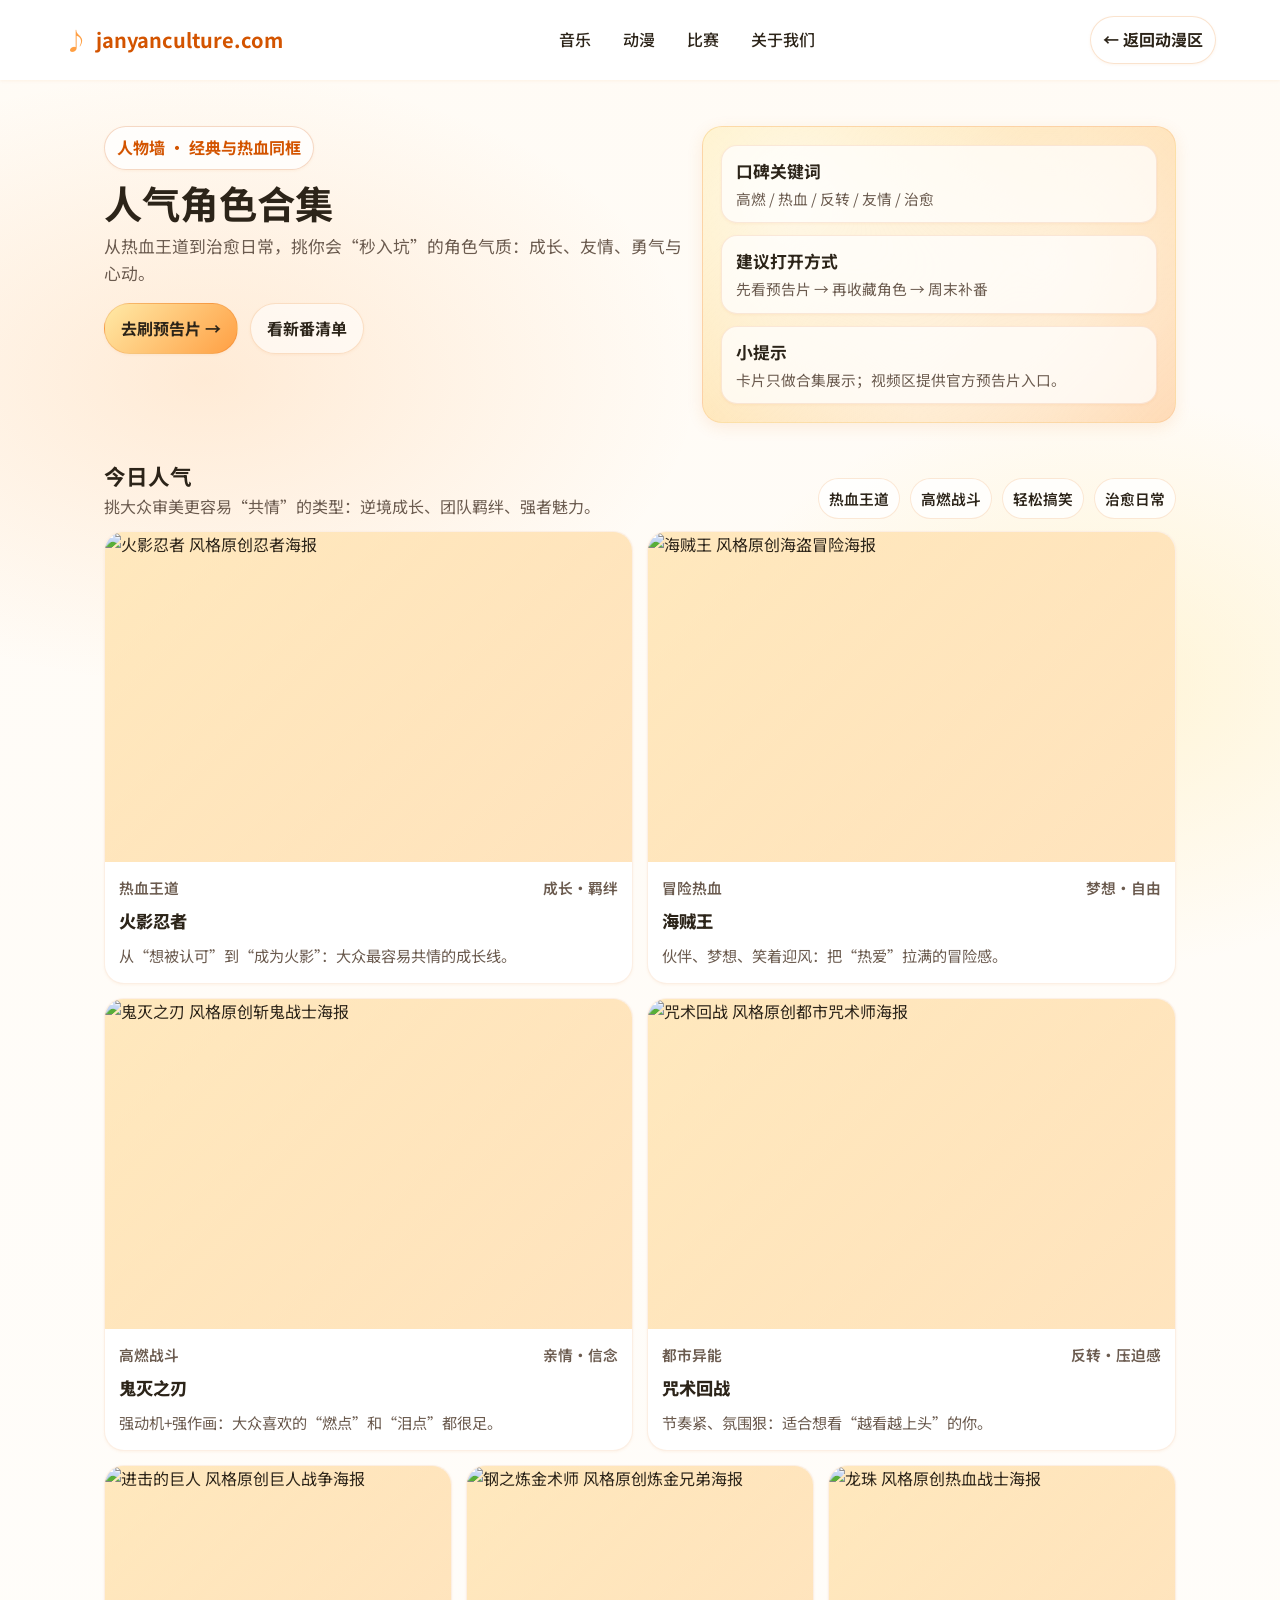
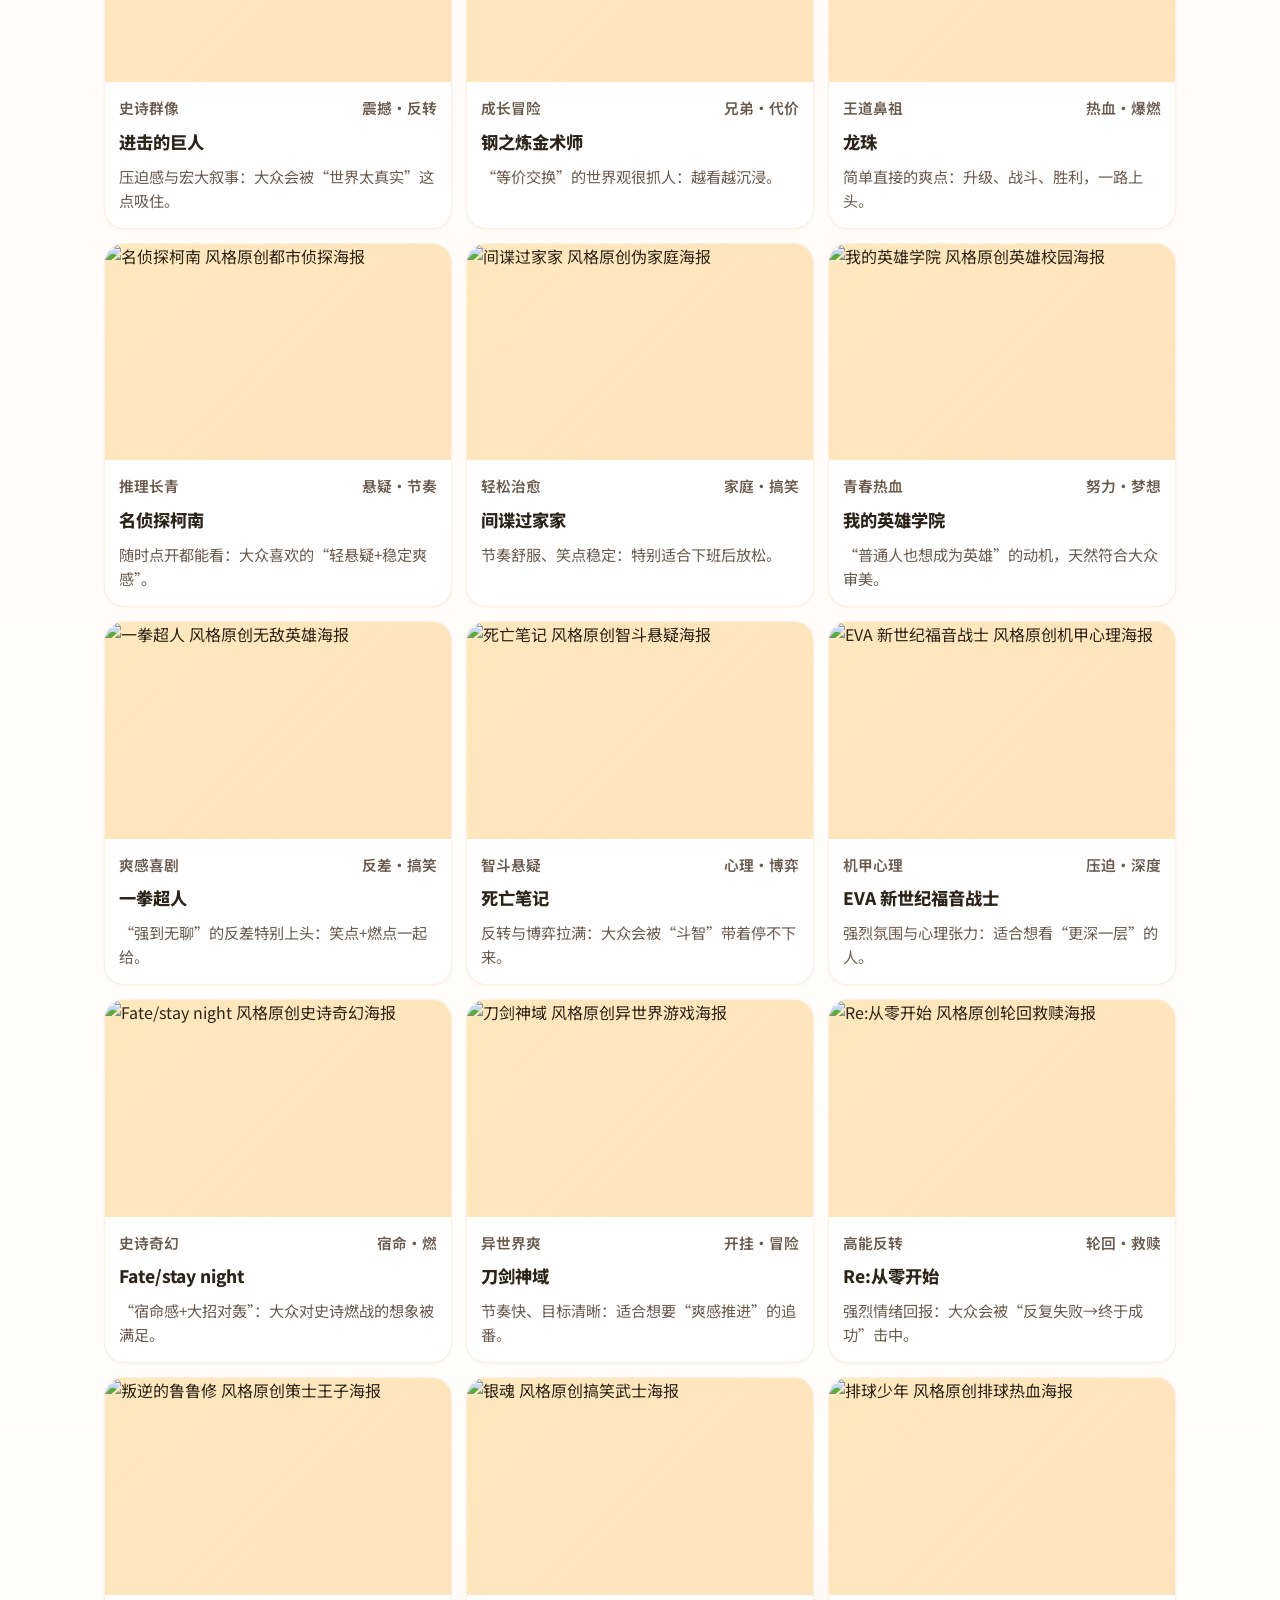
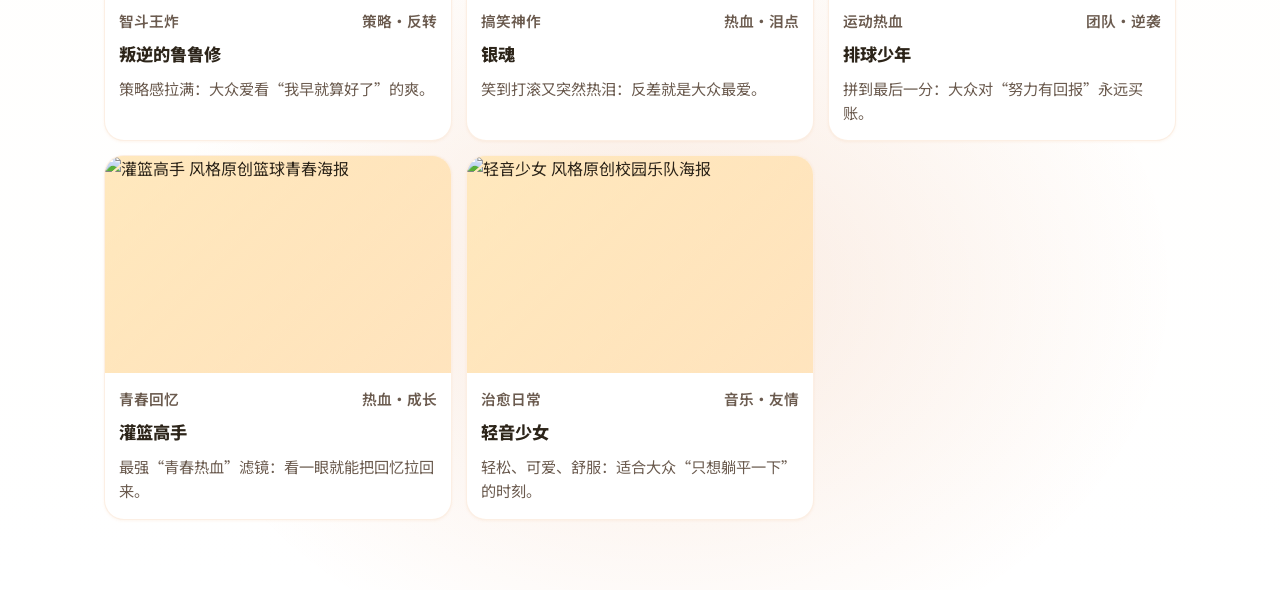
==== anime-characters.html @ 4594cb94 "Add files via upload" ====
<!DOCTYPE html>
<html lang="zh-CN">
<head>
  <meta charset="UTF-8">
  <meta name="viewport" content="width=device-width, initial-scale=1.0, viewport-fit=cover">
  <title>人气角色合集 - janyanculture.com</title>
  <link rel="stylesheet" href="styles.css">
  <link rel="stylesheet" href="anime-pages.css">
  <link rel="preconnect" href="https://fonts.googleapis.com">
  <link rel="preconnect" href="https://fonts.gstatic.com" crossorigin>
  <link href="https://fonts.googleapis.com/css2?family=Noto+Sans+SC:wght@300;400;500;600;700&display=swap" rel="stylesheet">
</head>
<body class="anime-page">
  <header class="header">
    <nav class="nav">
      <a href="index.html" class="logo">
        <span class="logo-icon">♪</span>
        <span class="logo-text">janyanculture.com</span>
      </a>
      <ul class="nav-menu">
        <li><a href="index.html#music">音乐</a></li>
        <li><a href="index.html#anime">动漫</a></li>
        <li><a href="index.html#competition">比赛</a></li>
        <li><a href="index.html#about">关于我们</a></li>
      </ul>
      <div class="nav-actions">
        <a href="index.html#anime" class="btn-back">← 返回动漫区</a>
      </div>
    </nav>
  </header>

  <main class="page-main">
    <section class="page-hero">
      <div class="container">
        <div class="page-hero-inner">
          <div>
            <span class="hero-badge">人物墙 · 经典与热血同框</span>
            <h1 class="page-title">人气角色合集</h1>
            <p class="page-subtitle">从热血王道到治愈日常，挑你会“秒入坑”的角色气质：成长、友情、勇气与心动。</p>
            <div class="page-actions">
              <a class="a-btn a-btn-primary" href="anime-hot-videos.html">去刷预告片 →</a>
              <a class="a-btn a-btn-ghost" href="anime-season.html">看新番清单</a>
            </div>
          </div>
          <aside class="hero-side" aria-label="今日推荐">
            <div class="hero-side-inner">
              <div class="mini-stat">
                <strong>口碑关键词</strong>
                <span>高燃 / 热血 / 反转 / 友情 / 治愈</span>
              </div>
              <div class="mini-stat">
                <strong>建议打开方式</strong>
                <span>先看预告片 → 再收藏角色 → 周末补番</span>
              </div>
              <div class="mini-stat">
                <strong>小提示</strong>
                <span>卡片只做合集展示；视频区提供官方预告片入口。</span>
              </div>
            </div>
          </aside>
        </div>
      </div>
    </section>

    <section class="section-block">
      <div class="container">
        <div class="block-head">
          <div>
            <h2 class="block-title">今日人气</h2>
            <p class="block-desc">挑大众审美更容易“共情”的类型：逆境成长、团队羁绊、强者魅力。</p>
          </div>
          <div class="tag-row" aria-label="类型标签">
            <span class="tag">热血王道</span>
            <span class="tag">高燃战斗</span>
            <span class="tag">轻松搞笑</span>
            <span class="tag">治愈日常</span>
          </div>
        </div>

        <div class="card-wall" aria-label="动漫作品海报墙（离线可用）">
          <!-- 说明：为了保证任何网络环境都能显示，这里使用本地生成的 SVG 海报图（data URI），不依赖外链图片。 -->

          <article class="wall-card featured">
            <div class="wall-media">
              <img src="images/anime-posters/anime-poster-01-ninja.png" alt="火影忍者 风格原创忍者海报" loading="lazy">
            </div>
            <div class="wall-body">
              <div class="wall-kicker"><span>热血王道</span><span>成长·羁绊</span></div>
              <div class="wall-title">火影忍者</div>
              <div class="wall-text">从“想被认可”到“成为火影”：大众最容易共情的成长线。</div>
            </div>
          </article>

          <article class="wall-card featured">
            <div class="wall-media">
              <img src="images/anime-posters/anime-poster-02-pirate.png" alt="海贼王 风格原创海盗冒险海报" loading="lazy">
            </div>
            <div class="wall-body">
              <div class="wall-kicker"><span>冒险热血</span><span>梦想·自由</span></div>
              <div class="wall-title">海贼王</div>
              <div class="wall-text">伙伴、梦想、笑着迎风：把“热爱”拉满的冒险感。</div>
            </div>
          </article>

          <article class="wall-card featured">
            <div class="wall-media">
              <img src="images/anime-posters/anime-poster-03-demon-slayer.png" alt="鬼灭之刃 风格原创斩鬼战士海报" loading="lazy">
            </div>
            <div class="wall-body">
              <div class="wall-kicker"><span>高燃战斗</span><span>亲情·信念</span></div>
              <div class="wall-title">鬼灭之刃</div>
              <div class="wall-text">强动机+强作画：大众喜欢的“燃点”和“泪点”都很足。</div>
            </div>
          </article>

          <article class="wall-card featured">
            <div class="wall-media">
              <img src="images/anime-posters/anime-poster-04-curse-sorcerer.png" alt="咒术回战 风格原创都市咒术师海报" loading="lazy">
            </div>
            <div class="wall-body">
              <div class="wall-kicker"><span>都市异能</span><span>反转·压迫感</span></div>
              <div class="wall-title">咒术回战</div>
              <div class="wall-text">节奏紧、氛围狠：适合想看“越看越上头”的你。</div>
            </div>
          </article>

          <article class="wall-card">
            <div class="wall-media">
              <img src="images/anime-posters/anime-poster-05-giant-war.png" alt="进击的巨人 风格原创巨人战争海报" loading="lazy">
            </div>
            <div class="wall-body">
              <div class="wall-kicker"><span>史诗群像</span><span>震撼·反转</span></div>
              <div class="wall-title">进击的巨人</div>
              <div class="wall-text">压迫感与宏大叙事：大众会被“世界太真实”这点吸住。</div>
            </div>
          </article>

          <article class="wall-card">
            <div class="wall-media">
              <img src="images/anime-posters/anime-poster-06-alchemist-brothers.png" alt="钢之炼金术师 风格原创炼金兄弟海报" loading="lazy">
            </div>
            <div class="wall-body">
              <div class="wall-kicker"><span>成长冒险</span><span>兄弟·代价</span></div>
              <div class="wall-title">钢之炼金术师</div>
              <div class="wall-text">“等价交换”的世界观很抓人：越看越沉浸。</div>
            </div>
          </article>

          <article class="wall-card">
            <div class="wall-media">
              <img src="images/anime-posters/anime-poster-07-energy-fighter.png" alt="龙珠 风格原创热血战士海报" loading="lazy">
            </div>
            <div class="wall-body">
              <div class="wall-kicker"><span>王道鼻祖</span><span>热血·爆燃</span></div>
              <div class="wall-title">龙珠</div>
              <div class="wall-text">简单直接的爽点：升级、战斗、胜利，一路上头。</div>
            </div>
          </article>

          <article class="wall-card">
            <div class="wall-media">
              <img src="images/anime-posters/anime-poster-08-detective.png" alt="名侦探柯南 风格原创都市侦探海报" loading="lazy">
            </div>
            <div class="wall-body">
              <div class="wall-kicker"><span>推理长青</span><span>悬疑·节奏</span></div>
              <div class="wall-title">名侦探柯南</div>
              <div class="wall-text">随时点开都能看：大众喜欢的“轻悬疑+稳定爽感”。</div>
            </div>
          </article>

          <article class="wall-card">
            <div class="wall-media">
              <img src="images/anime-posters/anime-poster-09-spy-family.png" alt="间谍过家家 风格原创伪家庭海报" loading="lazy">
            </div>
            <div class="wall-body">
              <div class="wall-kicker"><span>轻松治愈</span><span>家庭·搞笑</span></div>
              <div class="wall-title">间谍过家家</div>
              <div class="wall-text">节奏舒服、笑点稳定：特别适合下班后放松。</div>
            </div>
          </article>

          <article class="wall-card">
            <div class="wall-media">
              <img src="images/anime-posters/anime-poster-10-hero-academy.png" alt="我的英雄学院 风格原创英雄校园海报" loading="lazy">
            </div>
            <div class="wall-body">
              <div class="wall-kicker"><span>青春热血</span><span>努力·梦想</span></div>
              <div class="wall-title">我的英雄学院</div>
              <div class="wall-text">“普通人也想成为英雄”的动机，天然符合大众审美。</div>
            </div>
          </article>

          <article class="wall-card">
            <div class="wall-media">
              <img src="images/anime-posters/anime-poster-11-one-punch.png" alt="一拳超人 风格原创无敌英雄海报" loading="lazy">
            </div>
            <div class="wall-body">
              <div class="wall-kicker"><span>爽感喜剧</span><span>反差·搞笑</span></div>
              <div class="wall-title">一拳超人</div>
              <div class="wall-text">“强到无聊”的反差特别上头：笑点+燃点一起给。</div>
            </div>
          </article>

          <article class="wall-card">
            <div class="wall-media">
              <img src="images/anime-posters/anime-poster-12-mind-game.png" alt="死亡笔记 风格原创智斗悬疑海报" loading="lazy">
            </div>
            <div class="wall-body">
              <div class="wall-kicker"><span>智斗悬疑</span><span>心理·博弈</span></div>
              <div class="wall-title">死亡笔记</div>
              <div class="wall-text">反转与博弈拉满：大众会被“斗智”带着停不下来。</div>
            </div>
          </article>

          <article class="wall-card">
            <div class="wall-media">
              <img src="images/anime-posters/anime-poster-13-mecha-psycho.png" alt="EVA 新世纪福音战士 风格原创机甲心理海报" loading="lazy">
            </div>
            <div class="wall-body">
              <div class="wall-kicker"><span>机甲心理</span><span>压迫·深度</span></div>
              <div class="wall-title">EVA 新世纪福音战士</div>
              <div class="wall-text">强烈氛围与心理张力：适合想看“更深一层”的人。</div>
            </div>
          </article>

          <article class="wall-card">
            <div class="wall-media">
              <img src="images/anime-posters/anime-poster-14-epic-fantasy.png" alt="Fate/stay night 风格原创史诗奇幻海报" loading="lazy">
            </div>
            <div class="wall-body">
              <div class="wall-kicker"><span>史诗奇幻</span><span>宿命·燃</span></div>
              <div class="wall-title">Fate/stay night</div>
              <div class="wall-text">“宿命感+大招对轰”：大众对史诗燃战的想象被满足。</div>
            </div>
          </article>

          <article class="wall-card">
            <div class="wall-media">
              <img src="images/anime-posters/anime-poster-15-isekai-game.png" alt="刀剑神域 风格原创异世界游戏海报" loading="lazy">
            </div>
            <div class="wall-body">
              <div class="wall-kicker"><span>异世界爽</span><span>开挂·冒险</span></div>
              <div class="wall-title">刀剑神域</div>
              <div class="wall-text">节奏快、目标清晰：适合想要“爽感推进”的追番。</div>
            </div>
          </article>

          <article class="wall-card">
            <div class="wall-media">
              <img src="images/anime-posters/anime-poster-16-loop-redemption.png" alt="Re:从零开始 风格原创轮回救赎海报" loading="lazy">
            </div>
            <div class="wall-body">
              <div class="wall-kicker"><span>高能反转</span><span>轮回·救赎</span></div>
              <div class="wall-title">Re:从零开始</div>
              <div class="wall-text">强烈情绪回报：大众会被“反复失败→终于成功”击中。</div>
            </div>
          </article>

          <article class="wall-card">
            <div class="wall-media">
              <img src="images/anime-posters/anime-poster-17-rebel-strategist.png" alt="叛逆的鲁鲁修 风格原创策士王子海报" loading="lazy">
            </div>
            <div class="wall-body">
              <div class="wall-kicker"><span>智斗王炸</span><span>策略·反转</span></div>
              <div class="wall-title">叛逆的鲁鲁修</div>
              <div class="wall-text">策略感拉满：大众爱看“我早就算好了”的爽。</div>
            </div>
          </article>

          <article class="wall-card">
            <div class="wall-media">
              <img src="images/anime-posters/anime-poster-18-gag-samurai.png" alt="银魂 风格原创搞笑武士海报" loading="lazy">
            </div>
            <div class="wall-body">
              <div class="wall-kicker"><span>搞笑神作</span><span>热血·泪点</span></div>
              <div class="wall-title">银魂</div>
              <div class="wall-text">笑到打滚又突然热泪：反差就是大众最爱。</div>
            </div>
          </article>

          <article class="wall-card">
            <div class="wall-media">
              <img src="images/anime-posters/anime-poster-19-volleyball.png" alt="排球少年 风格原创排球热血海报" loading="lazy">
            </div>
            <div class="wall-body">
              <div class="wall-kicker"><span>运动热血</span><span>团队·逆袭</span></div>
              <div class="wall-title">排球少年</div>
              <div class="wall-text">拼到最后一分：大众对“努力有回报”永远买账。</div>
            </div>
          </article>

          <article class="wall-card">
            <div class="wall-media">
              <img src="images/anime-posters/anime-poster-20-basketball.png" alt="灌篮高手 风格原创篮球青春海报" loading="lazy">
            </div>
            <div class="wall-body">
              <div class="wall-kicker"><span>青春回忆</span><span>热血·成长</span></div>
              <div class="wall-title">灌篮高手</div>
              <div class="wall-text">最强“青春热血”滤镜：看一眼就能把回忆拉回来。</div>
            </div>
          </article>

          <article class="wall-card">
            <div class="wall-media">
              <img src="images/anime-posters/anime-poster-21-music-band.png" alt="轻音少女 风格原创校园乐队海报" loading="lazy">
            </div>
            <div class="wall-body">
              <div class="wall-kicker"><span>治愈日常</span><span>音乐·友情</span></div>
              <div class="wall-title">轻音少女</div>
              <div class="wall-text">轻松、可爱、舒服：适合大众“只想躺平一下”的时刻。</div>
            </div>
          </article>
        </div>
      </div>
   
        </div>

  </main>

</body>
</html>
---- styles.css ----
:root{
  --bg0:#070a14;
  --bg1:#0b1020;
  --card:rgba(255,255,255,.08);
  --card2:rgba(255,255,255,.06);
  --stroke:rgba(255,255,255,.14);
  --text:#eaf0ff;
  --muted:rgba(234,240,255,.72);
  --shadow: 0 18px 60px rgba(0,0,0,.55);
  --shadow2: 0 10px 40px rgba(0,0,0,.35);
  --r:18px;
  --r2:24px;
  --font:'Noto Sans SC', system-ui, -apple-system, Segoe UI, sans-serif;
  --a1:#6fffd8;
  --a2:#8a5bff;
  --a3:#ff4fd8;
  --a4:#ffd15c;
  --primary: linear-gradient(135deg, rgba(111,255,216,.92), rgba(138,91,255,.92) 55%, rgba(255,79,216,.92));
  --primary-solid:#8a5bff;
}

*{box-sizing:border-box}
html{scroll-behavior:smooth}
body{
  margin:0;
  font-family:var(--font);
  background: radial-gradient(1200px 900px at 20% 10%, rgba(138,91,255,.22), transparent 50%),
              radial-gradient(900px 700px at 80% 30%, rgba(111,255,216,.16), transparent 55%),
              radial-gradient(900px 700px at 40% 90%, rgba(255,79,216,.14), transparent 55%),
              linear-gradient(180deg, var(--bg0), var(--bg1));
  color:var(--text);
  overflow-x:hidden;
}
body.menu-open{overflow:hidden}

a{color:inherit}
img{display:block;max-width:100%}

.container{
  width:min(1120px, 100%);
  margin:0 auto;
  padding:0 22px;
  padding-left:max(22px, env(safe-area-inset-left));
  padding-right:max(22px, env(safe-area-inset-right));
}

.muted{color:var(--muted)}
.w-full{width:100%}

/* ===== 背景层 ===== */
.bg{position:fixed; inset:0; z-index:-1; pointer-events:none}
.bg-grid{
  position:absolute; inset:-20%;
  background-image:
    linear-gradient(to right, rgba(255,255,255,.055) 1px, transparent 1px),
    linear-gradient(to bottom, rgba(255,255,255,.055) 1px, transparent 1px);
  background-size: 62px 62px;
  transform:rotate(-8deg);
  opacity:.28;
  filter: blur(.2px);
}
.bg-aurora{
  position:absolute;
  width: 70vmax;
  height: 70vmax;
  border-radius: 999px;
  filter: blur(40px);
  opacity:.55;
  mix-blend-mode: screen;
  animation: drift 18s ease-in-out infinite;
}
.bg-aurora.a1{left:-18vmax; top:-18vmax; background: radial-gradient(circle at 30% 30%, rgba(111,255,216,.85), transparent 55%)}
.bg-aurora.a2{right:-22vmax; top:10vmax; background: radial-gradient(circle at 40% 35%, rgba(138,91,255,.78), transparent 60%); animation-duration:22s}
.bg-aurora.a3{left:10vmax; bottom:-26vmax; background: radial-gradient(circle at 40% 50%, rgba(255,79,216,.65), transparent 60%); animation-duration:26s}
.bg-noise{
  position:absolute; inset:0;
  background-image:url("data:image/svg+xml,%3Csvg xmlns='http://www.w3.org/2000/svg' width='180' height='180'%3E%3Cfilter id='n'%3E%3CfeTurbulence type='fractalNoise' baseFrequency='.9' numOctaves='3' stitchTiles='stitch'/%3E%3C/filter%3E%3Crect width='180' height='180' filter='url(%23n)' opacity='.14'/%3E%3C/svg%3E");
  opacity:.22;
}
@keyframes drift{
  0%,100%{transform:translate3d(0,0,0) scale(1)}
  45%{transform:translate3d(6vmax, -3vmax,0) scale(1.05)}
  75%{transform:translate3d(-5vmax, 4vmax,0) scale(1.02)}
}

/* ===== 玻璃卡片通用 ===== */
.glass{
  background: linear-gradient(180deg, rgba(255,255,255,.10), rgba(255,255,255,.06));
  border: 1px solid var(--stroke);
  box-shadow: var(--shadow2);
  backdrop-filter: blur(14px);
}

/* ===== 顶部栏 ===== */
.topbar{
  position:sticky;
  top:0;
  z-index:50;
  background: rgba(7,10,20,.55);
  border-bottom: 1px solid rgba(255,255,255,.10);
  backdrop-filter: blur(16px);
}
.topbar-inner{
  display:flex;
  align-items:center;
  justify-content:space-between;
  gap:14px;
  padding:14px 0;
}
.brand{
  display:flex;
  gap:12px;
  align-items:center;
  text-decoration:none;
  min-width: 220px;
}
.brand-mark{
  width:42px;
  height:42px;
  border-radius: 14px;
  display:grid;
  place-items:center;
  font-weight:800;
  letter-spacing:.5px;
  background: var(--primary);
  box-shadow: 0 18px 45px rgba(138,91,255,.28);
}
.brand-mark-sm{width:34px;height:34px;border-radius:12px}
.brand-text{display:flex; flex-direction:column; line-height:1.1}
.brand-name{font-weight:700}
.brand-sub{font-size:.88rem; color:var(--muted)}

.nav{display:flex; gap:18px; align-items:center}
.nav-link{
  text-decoration:none;
  color: rgba(234,240,255,.86);
  font-weight:600;
  font-size:.98rem;
  padding:10px 10px;
  border-radius: 12px;
  transition: background .2s ease, color .2s ease, transform .2s ease;
}
.nav-link:hover{
  background: rgba(255,255,255,.08);
  transform: translateY(-1px);
}

.topbar-actions{display:flex; align-items:center; gap:10px}

.btn{
  border:1px solid rgba(255,255,255,.14);
  border-radius: 999px;
  padding: 10px 14px;
  font-weight:700;
  font-size:.95rem;
  text-decoration:none;
  background: rgba(255,255,255,.06);
  color: var(--text);
  cursor:pointer;
  transition: transform .2s ease, box-shadow .2s ease, background .2s ease, border-color .2s ease;
}
.btn:hover{transform: translateY(-1px); box-shadow: 0 14px 40px rgba(0,0,0,.35); border-color: rgba(255,255,255,.22)}
.btn:active{transform: translateY(0)}
.btn-primary{
  border-color: rgba(255,255,255,.22);
  background: var(--primary);
}
.btn-ghost{
  background: rgba(255,255,255,.04);
}
.btn-link{
  background: transparent;
  border: none;
  padding: 0;
  cursor:pointer;
}

.icon-btn{
  width:44px;height:44px;
  border-radius: 14px;
  border:1px solid rgba(255,255,255,.14);
  background: rgba(255,255,255,.04);
  display:grid;
  place-items:center;
  cursor:pointer;
  transition: transform .2s ease, background .2s ease, border-color .2s ease;
}
.icon-btn:hover{transform: translateY(-1px); background: rgba(255,255,255,.07); border-color: rgba(255,255,255,.22)}
.icon-bars{
  width:18px;height:12px; display:block; position:relative;
}
.icon-bars::before,.icon-bars::after, .icon-bars{
  background: transparent;
}
.icon-bars::before,.icon-bars::after{
  content:"";
  position:absolute;
  left:0; right:0;
  height:2px;
  border-radius: 10px;
  background: rgba(234,240,255,.88);
}
.icon-bars::before{top:0; box-shadow: 0 5px 0 rgba(234,240,255,.88), 0 10px 0 rgba(234,240,255,.88)}
.icon-x{
  width:18px;height:18px; position:relative; display:block;
}
.icon-x::before,.icon-x::after{
  content:"";
  position:absolute; inset:0;
  margin:auto;
  width:18px;height:2px;
  border-radius: 10px;
  background: rgba(234,240,255,.88);
}
.icon-x::before{transform: rotate(45deg)}
.icon-x::after{transform: rotate(-45deg)}

/* ===== 抽屉菜单 ===== */
.drawer-overlay{
  position:fixed;
  inset:0;
  background: rgba(0,0,0,.45);
  opacity:0;
  pointer-events:none;
  transition: opacity .22s ease;
  z-index:60;
}
.drawer{
  position:fixed;
  top:0; right:-340px;
  width:min(340px, 88vw);
  height:100dvh;
  z-index:61;
  padding: 16px 16px 18px;
  background: rgba(11,16,32,.72);
  border-left: 1px solid rgba(255,255,255,.10);
  backdrop-filter: blur(16px);
  transition: right .25s ease;
}
.drawer-head{display:flex; align-items:center; justify-content:space-between; padding: 6px 4px 14px}
.drawer-title{font-weight:800; letter-spacing:.3px}
.drawer-nav{display:flex; flex-direction:column; gap:10px}
.drawer-link{
  text-decoration:none;
  padding: 12px 12px;
  border-radius: 14px;
  border: 1px solid rgba(255,255,255,.12);
  background: rgba(255,255,255,.04);
  font-weight:700;
  transition: transform .2s ease, background .2s ease, border-color .2s ease;
}
.drawer-link:hover{transform: translateY(-1px); background: rgba(255,255,255,.07); border-color: rgba(255,255,255,.20)}
.drawer-foot{margin-top:16px}
.menu-open .drawer-overlay{opacity:1; pointer-events:auto}
.menu-open .drawer{right:0}

/* ===== 主体/首屏 ===== */
.main{padding-bottom: 64px}
.hero{
  position:relative;
  padding: 64px 0 34px;
}
.hero-inner{
  display:grid;
  grid-template-columns: 1.1fr .9fr;
  gap: 26px;
  align-items:center;
}
.kicker{display:flex; gap:10px; flex-wrap:wrap; margin-bottom: 14px}
.pill{
  font-size:.86rem;
  font-weight:800;
  padding: 8px 12px;
  border-radius: 999px;
  background: rgba(255,255,255,.06);
  border:1px solid rgba(255,255,255,.12);
}
.hero-title{
  font-size: clamp(2.1rem, 3.8vw, 3.2rem);
  line-height: 1.05;
  margin: 0 0 12px;
  letter-spacing: .2px;
}
.hero-subtitle{
  margin:0;
  color: var(--muted);
  font-size: 1.05rem;
}
.hero-cta{display:flex; gap:12px; margin-top: 18px; flex-wrap:wrap}
.hero-metrics{
  margin-top: 22px;
  display:grid;
  grid-template-columns: repeat(3, minmax(0,1fr));
  gap: 12px;
}
.metric{
  padding: 12px 14px;
  border-radius: 16px;
  background: rgba(255,255,255,.04);
  border: 1px solid rgba(255,255,255,.10);
}
.metric-num{font-weight:900; font-size: 1.15rem}
.metric-label{color:var(--muted); font-size: .9rem; margin-top:2px}

.hero-showcase{position:relative}
.showcase-card{
  border-radius: var(--r2);
  overflow:hidden;
  box-shadow: var(--shadow);
}
.showcase-head{
  display:flex; align-items:center; gap:8px;
  padding: 12px 14px;
  border-bottom: 1px solid rgba(255,255,255,.10);
  background: rgba(255,255,255,.05);
}
.dot{width:10px;height:10px;border-radius:999px}
.dot-r{background: rgba(255,79,216,.9)}
.dot-y{background: rgba(255,209,92,.95)}
.dot-g{background: rgba(111,255,216,.85)}
.showcase-title{margin-left: 6px; font-weight:800; color: rgba(234,240,255,.9)}
.showcase-body{padding: 14px}
.tile{
  display:flex; align-items:center; gap:12px;
  padding: 12px 12px;
  border-radius: 18px;
  border: 1px solid rgba(255,255,255,.12);
  background: rgba(255,255,255,.04);
}
.tile + .tile{margin-top: 10px}
.tile-icon{
  width:44px;height:44px;
  border-radius: 16px;
  display:grid;
  place-items:center;
  background: rgba(255,255,255,.06);
  border: 1px solid rgba(255,255,255,.12);
  font-weight:900;
}
.tile-text{flex:1}
.tile-title{font-weight:900}
.tile-sub{color:var(--muted); font-size:.9rem; margin-top:2px}
.chip{
  border: 1px solid rgba(255,255,255,.14);
  background: rgba(255,255,255,.06);
  color: rgba(234,240,255,.92);
  border-radius: 999px;
  padding: 8px 12px;
  font-weight:800;
  cursor:pointer;
  text-decoration:none;
  transition: transform .2s ease, background .2s ease, border-color .2s ease;
}
.chip:hover{transform: translateY(-1px); background: rgba(255,255,255,.08); border-color: rgba(255,255,255,.22)}
.chip-link{display:inline-block}
.showcase-glow{
  position:absolute;
  inset:-25px;
  background: radial-gradient(circle at 20% 20%, rgba(111,255,216,.25), transparent 55%),
              radial-gradient(circle at 70% 40%, rgba(138,91,255,.25), transparent 60%),
              radial-gradient(circle at 40% 80%, rgba(255,79,216,.18), transparent 60%);
  filter: blur(22px);
  z-index:-1;
}

.scroll-hint{
  width: fit-content;
  margin: 30px auto 0;
  display:flex;
  align-items:center;
  gap:10px;
  text-decoration:none;
  color: rgba(234,240,255,.82);
  padding: 10px 14px;
  border-radius: 999px;
  background: rgba(255,255,255,.04);
  border: 1px solid rgba(255,255,255,.10);
}
.scroll-dot{
  width:10px;height:10px;border-radius:999px;
  background: rgba(255,255,255,.8);
  box-shadow: 0 0 0 0 rgba(255,255,255,.35);
  animation: pulse 1.4s ease-in-out infinite;
}
@keyframes pulse{
  0%{box-shadow: 0 0 0 0 rgba(255,255,255,.35)}
  70%{box-shadow: 0 0 0 10px rgba(255,255,255,0)}
  100%{box-shadow: 0 0 0 0 rgba(255,255,255,0)}
}

/* ===== 通用板块 ===== */
.section{padding: 64px 0}
.section-alt{
  background: linear-gradient(180deg, rgba(255,255,255,.02), rgba(255,255,255,0));
  border-top: 1px solid rgba(255,255,255,.08);
  border-bottom: 1px solid rgba(255,255,255,.08);
}
.section-head{display:flex; flex-direction:column; gap:8px; margin-bottom: 20px}
.section-title{margin:0; font-size: 1.7rem; letter-spacing:.2px}
.section-desc{margin:0; color: var(--muted)}

.card-grid{
  display:grid;
  grid-template-columns: repeat(3, minmax(0, 1fr));
  gap: 16px;
}
.card{
  border-radius: var(--r2);
  overflow:hidden;
}
.card-media{position:relative; aspect-ratio: 4/3; overflow:hidden}
.card-media img{width:100%;height:100%;object-fit:cover; transform: scale(1.02); filter: saturate(1.05) contrast(1.02)}
.card-badge{
  position:absolute;
  left: 14px; top: 14px;
  padding: 8px 12px;
  border-radius: 999px;
  background: rgba(7,10,20,.55);
  border: 1px solid rgba(255,255,255,.16);
  font-weight:900;
  letter-spacing:.4px;
}
.card-body{padding: 14px 14px 16px}
.card-title{margin: 2px 0 6px; font-size: 1.15rem}
.card-text{margin:0; color:var(--muted)}
.card-actions{display:flex; gap:10px; flex-wrap:wrap; margin-top: 12px}

/* ===== 动漫 split ===== */
.split{
  display:grid;
  grid-template-columns: 1.3fr .7fr;
  gap: 16px;
  align-items:stretch;
}
.feature{
  border-radius: var(--r2);
  overflow:hidden;
  display:grid;
  grid-template-columns: 1.1fr .9fr;
}
.feature-media{min-height: 320px}
.feature-media img{width:100%;height:100%;object-fit:cover}
.feature-body{padding: 18px}
.feature-kicker{
  display:inline-block;
  padding: 8px 12px;
  border-radius: 999px;
  background: rgba(255,255,255,.06);
  border:1px solid rgba(255,255,255,.12);
  font-weight:900;
  margin-bottom: 10px;
}
.feature-title{margin:0 0 8px; font-size: 1.35rem}
.feature-text{margin:0; color: var(--muted)}
.feature-actions{display:flex; gap:10px; flex-wrap:wrap; margin-top: 14px}
.mini-grid{display:grid; grid-template-rows: 1fr 1fr; gap: 16px}
.mini{
  border-radius: var(--r2);
  padding: 16px;
  display:flex;
  flex-direction:column;
  justify-content:space-between;
}
.mini-top{display:flex; align-items:center; justify-content:space-between; gap:10px}
.mini-title{font-weight:900; font-size: 1.1rem}
.mini-tag{
  padding: 6px 10px;
  border-radius: 999px;
  border: 1px solid rgba(255,255,255,.12);
  background: rgba(255,255,255,.04);
  color: rgba(234,240,255,.86);
  font-weight:800;
  font-size: .85rem;
}
.mini-text{margin: 10px 0 14px; color: var(--muted)}

/* ===== 时间线赛事 ===== */
.timeline{
  border-radius: var(--r2);
  padding: 16px;
}
.timeline-head{display:flex; align-items:baseline; justify-content:space-between; gap:12px; margin-bottom: 12px}
.timeline-title{font-weight:900; font-size: 1.15rem}
.timeline-list{list-style:none; margin:0; padding:0; display:flex; flex-direction:column; gap:10px}
.timeline-item{
  display:grid;
  grid-template-columns: 84px 1fr auto;
  align-items:center;
  gap: 12px;
  padding: 12px;
  border-radius: 18px;
  border: 1px solid rgba(255,255,255,.12);
  background: rgba(255,255,255,.04);
}
.time{display:flex; flex-direction:column; align-items:flex-start; line-height:1}
.time-day{font-weight:1000; font-size: 1.6rem}
.time-mon{color: var(--muted); margin-top: 6px; font-weight:800; font-size: .9rem}
.time-title{font-weight:900}
.time-sub{margin-top: 4px; font-size: .92rem}

/* ===== 关于我们 ===== */
.about{display:grid; grid-template-columns: 1.15fr .85fr; gap: 16px; align-items:stretch}
.about-card{border-radius: var(--r2); padding: 18px}
.about-title{margin:0 0 10px; font-size: 1.35rem}
.about-text{margin: 0 0 10px; color: var(--muted)}
.stats{
  margin-top: 14px;
  display:grid;
  grid-template-columns: repeat(3, minmax(0, 1fr));
  gap: 12px;
}
.stat{
  padding: 12px 14px;
  border-radius: 16px;
  border: 1px solid rgba(255,255,255,.12);
  background: rgba(255,255,255,.04);
}
.stat-num{font-weight:1000}
.stat-label{color: var(--muted); margin-top: 2px; font-size: .9rem}
.about-actions{display:flex; gap:10px; flex-wrap:wrap; margin-top: 14px}
.about-media{
  border-radius: var(--r2);
  overflow:hidden;
  display:flex;
  flex-direction:column;
}
.about-media img{width:100%;height:100%;object-fit:cover; flex:1}
.about-media-caption{
  padding: 14px;
  border-top: 1px solid rgba(255,255,255,.10);
  background: rgba(255,255,255,.05);
}
.cap-title{font-weight:900}
.cap-sub{margin-top: 4px}

/* ===== 页脚 ===== */
.footer{
  border-top: 1px solid rgba(255,255,255,.10);
  background: rgba(7,10,20,.55);
  backdrop-filter: blur(14px);
}
.footer-inner{
  padding: 18px 0;
  display:flex;
  align-items:center;
  justify-content:space-between;
  gap: 14px;
  flex-wrap:wrap;
}
.footer-brand{display:flex; align-items:center; gap:12px}
.footer-name{font-weight:900}
.footer-right{display:flex; gap:14px; align-items:center; flex-wrap:wrap}
.footer-link{
  text-decoration:none;
  color: rgba(234,240,255,.86);
  padding: 8px 10px;
  border-radius: 12px;
  border: 1px solid rgba(255,255,255,.10);
  background: rgba(255,255,255,.03);
}
.footer-link:hover{background: rgba(255,255,255,.06); border-color: rgba(255,255,255,.18)}
.footer-bottom{padding: 0 0 18px}

/* ===== reveal 动画 ===== */
.reveal{
  opacity:0;
  transform: translateY(14px);
}
.reveal.is-in{
  opacity:1;
  transform: translateY(0);
  transition: opacity .6s ease, transform .6s ease;
}

/* ===== toast ===== */
.toast{
  position:fixed;
  left:50%;
  bottom: 18px;
  transform: translateX(-50%) translateY(20px);
  z-index: 90;
  padding: 12px 14px;
  border-radius: 16px;
  color: rgba(234,240,255,.96);
  background: rgba(11,16,32,.78);
  border: 1px solid rgba(255,255,255,.14);
  backdrop-filter: blur(16px);
  box-shadow: var(--shadow2);
  opacity:0;
  pointer-events:none;
  transition: opacity .18s ease, transform .18s ease;
  max-width: min(560px, calc(100vw - 28px));
  text-align:center;
  font-weight:700;
}
.toast.show{
  opacity:1;
  transform: translateX(-50%) translateY(0);
}

/* ===== 响应式 ===== */
@media (max-width: 980px){
  .hero-inner{grid-template-columns: 1fr; gap: 18px}
  .brand{min-width: 0}
  .nav{display:none}
  .card-grid{grid-template-columns: 1fr; gap: 14px}
  .split{grid-template-columns: 1fr; gap: 14px}
  .feature{grid-template-columns: 1fr}
  .feature-media{min-height: 240px}
  .mini-grid{grid-template-rows:auto}
  .about{grid-template-columns: 1fr; gap: 14px}
  .timeline-item{grid-template-columns: 84px 1fr; grid-auto-flow:row; }
  .timeline-item .btn{grid-column: 1 / -1; justify-self: start}
}

@media (prefers-reduced-motion: reduce){
  *{scroll-behavior:auto !important}
  .bg-aurora{animation:none}
  .scroll-dot{animation:none}
  .btn,.nav-link,.drawer-link,.chip{transition:none}
}
/* ===== 变量与基础样式 - 橙黄暖色系 ===== */
:root {
  --orange: #FF9F43;
  --orange-light: #FFEAA7;
  --orange-mid: #F39C12;
  --orange-dark: #E67E22;
  --orange-deep: #D35400;
  --cream: #FFF8F0;
  --white: #FFFFFF;
  --gray-50: #FFFBF5;
  --gray-100: #FEF5EB;
  --gray-200: #F5E6D3;
  --gray-600: #6B5B4F;
  --gray-800: #2C2419;
  --shadow-sm: 0 1px 3px rgba(230, 126, 34, 0.08);
  --shadow-md: 0 4px 16px rgba(230, 126, 34, 0.12);
  --shadow-lg: 0 12px 40px rgba(230, 126, 34, 0.18);
  --radius: 12px;
  --radius-lg: 20px;
  --font: 'Noto Sans SC', -apple-system, BlinkMacSystemFont, sans-serif;
}

* {
  margin: 0;
  padding: 0;
  box-sizing: border-box;
}

html {
  scroll-behavior: smooth;
}

body {
  font-family: var(--font);
  background: var(--white);
  color: var(--gray-800);
  line-height: 1.6;
  overflow-x: hidden;
}

/* 防止锚点跳转被固定导航遮挡 */
section[id]{
  scroll-margin-top: 92px;
}

body.menu-open {
  overflow: hidden;
  position: fixed;
  width: 100%;
}

.container {
  max-width: 1200px;
  margin: 0 auto;
  padding: 0 24px;
  padding-left: max(24px, env(safe-area-inset-left));
  padding-right: max(24px, env(safe-area-inset-right));
}

/* ===== 导航栏 ===== */
.header {
  position: fixed;
  top: 0;
  left: 0;
  right: 0;
  z-index: 1000;
  background: rgba(255, 255, 255, 0.92);
  backdrop-filter: blur(12px);
  box-shadow: var(--shadow-sm);
  transition: all 0.3s ease;
}

.header.scrolled {
  box-shadow: var(--shadow-md);
}

.nav {
  max-width: 1200px;
  margin: 0 auto;
  padding: 16px 24px;
  display: flex;
  align-items: center;
  justify-content: space-between;
}

.logo {
  display: flex;
  align-items: center;
  gap: 8px;
  text-decoration: none;
  color: var(--orange-deep);
  font-weight: 700;
  font-size: 1.25rem;
}

.logo-icon {
  font-size: 1.5rem;
  color: var(--orange);
}

.nav-menu {
  display: flex;
  list-style: none;
  gap: 32px;
}

.nav-menu a {
  text-decoration: none;
  color: var(--gray-800);
  font-weight: 500;
  transition: color 0.2s ease;
}

.nav-menu a:hover {
  color: var(--orange-deep);
}

.btn-login {
  padding: 10px 24px;
  background: linear-gradient(135deg, var(--orange), var(--orange-dark));
  color: var(--white);
  border: none;
  border-radius: 999px;
  font-size: 0.95rem;
  font-weight: 600;
  cursor: pointer;
  transition: transform 0.2s, box-shadow 0.2s;
}

.btn-login:hover {
  transform: translateY(-2px);
  box-shadow: var(--shadow-md);
}

.nav-actions {
  display: flex;
  align-items: center;
  gap: 16px;
}

.btn-menu {
  display: none;
  flex-direction: column;
  justify-content: center;
  gap: 6px;
  width: 44px;
  height: 44px;
  padding: 0;
  background: transparent;
  border: none;
  cursor: pointer;
  transition: transform 0.2s;
}

.btn-menu .menu-line {
  display: block;
  width: 24px;
  height: 2px;
  background: var(--gray-800);
  border-radius: 1px;
  transition: transform 0.3s, opacity 0.3s;
}

.btn-menu.active .menu-line:nth-child(1) {
  transform: translateY(8px) rotate(45deg);
}

.btn-menu.active .menu-line:nth-child(2) {
  opacity: 0;
}

.btn-menu.active .menu-line:nth-child(3) {
  transform: translateY(-8px) rotate(-45deg);
}

.menu-overlay {
  display: none;
  position: fixed;
  inset: 0;
  background: rgba(0, 0, 0, 0.4);
  z-index: 999;
  opacity: 0;
  pointer-events: none;
  transition: opacity 0.3s;
}

.menu-overlay.visible {
  opacity: 1;
  pointer-events: auto;
}

.menu-drawer {
  position: fixed;
  top: 0;
  right: -280px;
  width: 280px;
  max-width: 85vw;
  height: 100%;
  height: 100dvh;
  background: var(--white);
  box-shadow: -4px 0 20px rgba(0, 0, 0, 0.15);
  z-index: 1001;
  padding: 80px 24px 24px;
  padding-top: max(80px, calc(env(safe-area-inset-top) + 60px));
  transition: right 0.3s ease;
  overflow-y: auto;
}

.menu-drawer.open {
  right: 0;
}

.menu-drawer-list {
  list-style: none;
}

.menu-drawer-list li {
  border-bottom: 1px solid var(--gray-200);
}

.menu-drawer-list a {
  display: block;
  padding: 16px 0;
  font-size: 1.1rem;
  font-weight: 500;
  color: var(--gray-800);
  text-decoration: none;
  transition: color 0.2s;
}

.menu-drawer-list a:hover,
.menu-drawer-list a:active {
  color: var(--orange-deep);
}

.btn-login-drawer {
  display: block;
  width: 100%;
  margin-top: 24px;
  padding: 14px 24px;
  background: linear-gradient(135deg, var(--orange), var(--orange-dark));
  color: var(--white);
  border: none;
  border-radius: var(--radius);
  font-size: 1rem;
  font-weight: 600;
  cursor: pointer;
}

/* ===== 首屏 Banner ===== */
.hero {
  min-height: 100vh;
  position: relative;
  display: flex;
  flex-direction: column;
  align-items: center;
  justify-content: center;
  background: linear-gradient(160deg, var(--orange-light) 0%, #FFB347 25%, var(--orange) 50%, var(--orange-dark) 85%, #D35400 100%);
  overflow: hidden;
}

.hero-bg {
  position: absolute;
  inset: 0;
  pointer-events: none;
}

.cloud {
  position: absolute;
  background: rgba(255, 248, 240, 0.75);
  border-radius: 100px;
  animation: float 20s ease-in-out infinite;
}

.cloud-1 {
  width: 120px;
  height: 40px;
  top: 15%;
  left: 10%;
  animation-delay: 0s;
}

.cloud-2 {
  width: 80px;
  height: 30px;
  top: 25%;
  right: 15%;
  animation-delay: -5s;
}

.cloud-3 {
  width: 100px;
  height: 35px;
  bottom: 30%;
  left: 25%;
  animation-delay: -10s;
}

.cloud::before,
.cloud::after {
  content: '';
  position: absolute;
  background: inherit;
  border-radius: 50%;
}

.cloud::before {
  width: 50px;
  height: 50px;
  top: -25px;
  left: 15px;
}

.cloud::after {
  width: 40px;
  height: 40px;
  top: -20px;
  right: 20px;
}

@keyframes float {
  0%, 100% { transform: translate(0, 0); }
  25% { transform: translate(20px, -10px); }
  50% { transform: translate(-10px, 10px); }
  75% { transform: translate(-20px, -5px); }
}

.sound-wave {
  position: absolute;
  width: 4px;
  background: rgba(255, 250, 240, 0.5);
  border-radius: 2px;
  animation: wave 3s ease-in-out infinite;
}

.wave-1 { left: 20%; top: 40%; height: 60px; animation-delay: 0s; }
.wave-2 { left: 25%; top: 50%; height: 80px; animation-delay: 0.5s; }
.wave-3 { left: 30%; top: 45%; height: 50px; animation-delay: 1s; }
.wave-4 { left: 70%; top: 35%; height: 70px; animation-delay: 0.2s; }
.wave-5 { left: 75%; top: 45%; height: 55px; animation-delay: 0.7s; }
.wave-6 { left: 80%; top: 40%; height: 65px; animation-delay: 1.2s; }

@keyframes wave {
  0%, 100% { transform: scaleY(0.5); opacity: 0.5; }
  50% { transform: scaleY(1); opacity: 1; }
}

.ribbon {
  position: absolute;
  width: 80px;
  height: 6px;
  background: rgba(255, 248, 235, 0.6);
  border-radius: 3px;
  animation: ribbon 8s ease-in-out infinite;
}

.ribbon-1 {
  top: 20%;
  right: 20%;
  transform: rotate(-15deg);
  animation-delay: 0s;
}

.ribbon-2 {
  bottom: 25%;
  left: 15%;
  transform: rotate(10deg);
  animation-delay: -4s;
}

@keyframes ribbon {
  0%, 100% { transform: rotate(-15deg) translateX(0); opacity: 0.6; }
  50% { transform: rotate(-15deg) translateX(15px); opacity: 1; }
}

.ribbon-2 {
  animation-name: ribbon2;
}

@keyframes ribbon2 {
  0%, 100% { transform: rotate(10deg) translateX(0); opacity: 0.6; }
  50% { transform: rotate(10deg) translateX(-15px); opacity: 1; }
}

.hero-content {
  position: relative;
  z-index: 1;
  text-align: center;
  padding: 0 24px;
}

.hero-title {
  font-size: clamp(2rem, 6vw, 3.5rem);
  font-weight: 700;
  color: var(--white);
  text-shadow: 0 2px 20px rgba(0, 0, 0, 0.1);
  margin-bottom: 16px;
  letter-spacing: 0.02em;
  animation: fadeInUp 1s ease-out;
}

.hero-subtitle {
  font-size: 1.1rem;
  color: rgba(255, 255, 255, 0.95);
  margin-bottom: 32px;
  max-width: 480px;
  margin-left: auto;
  margin-right: auto;
  animation: fadeInUp 1s ease-out 0.2s both;
}

.btn-explore {
  display: inline-block;
  padding: 16px 40px;
  background: var(--white);
  color: var(--orange-deep);
  text-decoration: none;
  font-weight: 600;
  font-size: 1.1rem;
  border-radius: 999px;
  box-shadow: var(--shadow-lg);
  transition: transform 0.2s, box-shadow 0.2s;
  animation: fadeInUp 1s ease-out 0.4s both;
}

.btn-explore:hover {
  transform: translateY(-3px);
  box-shadow: 0 12px 32px rgba(230, 126, 34, 0.35);
}

.hero-scroll {
  position: absolute;
  bottom: 32px;
  left: 50%;
  transform: translateX(-50%);
  display: flex;
  flex-direction: column;
  align-items: center;
  gap: 8px;
  color: rgba(255, 255, 255, 0.9);
  font-size: 0.875rem;
  animation: fadeIn 1s ease-out 0.8s both;
}

.scroll-arrow {
  width: 24px;
  height: 24px;
  border-right: 2px solid currentColor;
  border-bottom: 2px solid currentColor;
  transform: rotate(45deg);
  animation: bounce 2s ease-in-out infinite;
}

@keyframes fadeInUp {
  from {
    opacity: 0;
    transform: translateY(30px);
  }
  to {
    opacity: 1;
    transform: translateY(0);
  }
}

@keyframes fadeIn {
  from { opacity: 0; }
  to { opacity: 1; }
}

@keyframes bounce {
  0%, 100% { transform: rotate(45deg) translateY(0); }
  50% { transform: rotate(45deg) translateY(8px); }
}

/* ===== 通用内容区块 ===== */
.section {
  padding: 80px 0;
}

.section-title {
  font-size: 2rem;
  font-weight: 700;
  color: var(--orange-deep);
  text-align: center;
  margin-bottom: 8px;
}

.section-desc {
  text-align: center;
  color: var(--gray-600);
  margin-bottom: 48px;
}

/* ===== 音乐板块 ===== */
.section-music {
  background: var(--white);
}

.music-grid {
  display: grid;
  grid-template-columns: repeat(auto-fit, minmax(280px, 1fr));
  gap: 24px;
}

.music-card {
  background: var(--white);
  border-radius: var(--radius-lg);
  overflow: hidden;
  box-shadow: var(--shadow-md);
  transition: transform 0.3s, box-shadow 0.3s;
}

.music-card-link {
  display: block;
  text-decoration: none;
  color: inherit;
}

.music-card:hover {
  transform: translateY(-6px);
  box-shadow: var(--shadow-lg);
}

.card-cover {
  position: relative;
  aspect-ratio: 1;
  overflow: hidden;
}

.card-cover img {
  width: 100%;
  height: 100%;
  object-fit: cover;
  transition: transform 0.5s;
}

.music-card:hover .card-cover img {
  transform: scale(1.08);
}

.play-btn {
  position: absolute;
  bottom: 16px;
  right: 16px;
  width: 48px;
  height: 48px;
  background: var(--white);
  border: none;
  border-radius: 50%;
  display: flex;
  align-items: center;
  justify-content: center;
  cursor: pointer;
  box-shadow: var(--shadow-md);
  transition: transform 0.2s, background 0.2s;
}

.play-btn svg {
  width: 24px;
  height: 24px;
  color: var(--orange-deep);
  margin-left: 4px;
}

.play-btn:hover {
  transform: scale(1.1);
  background: var(--orange-light);
}

.music-card h3 {
  padding: 16px 20px 4px;
  font-size: 1.1rem;
  color: var(--gray-800);
}

.music-card p {
  padding: 0 20px 20px;
  font-size: 0.9rem;
  color: var(--gray-600);
}

/* ===== 动漫板块 ===== */
.section-anime {
  background: linear-gradient(180deg, var(--cream) 0%, var(--gray-100) 50%, var(--white) 100%);
}

.anime-grid {
  display: grid;
  grid-template-columns: 1fr 1fr;
  grid-template-rows: auto auto;
  gap: 24px;
}

.anime-card-large {
  grid-column: 1;
  grid-row: 1 / -1;
}

.anime-card {
  position: relative;
  border-radius: var(--radius-lg);
  overflow: hidden;
  box-shadow: var(--shadow-md);
  transition: transform 0.3s;
}

.anime-card:hover {
  transform: scale(1.02);
}

.anime-img {
  aspect-ratio: 16/10;
  overflow: hidden;
}

.anime-card-large .anime-img {
  aspect-ratio: auto;
  height: 100%;
  min-height: 400px;
}

.anime-img img {
  width: 100%;
  height: 100%;
  object-fit: cover;
}

.anime-overlay {
  position: absolute;
  bottom: 0;
  left: 0;
  right: 0;
  padding: 24px;
  color: var(--white);
  cursor: pointer;
}

.anime-overlay::before{
  content:"";
  position:absolute;
  inset:0;
  background: linear-gradient(transparent, rgba(0, 0, 0, 0.62));
  pointer-events:none;
}

.anime-overlay > *{
  position: relative;
}

.anime-overlay h3 {
  font-size: 1.25rem;
  margin-bottom: 4px;
}

.anime-overlay p {
  font-size: 0.9rem;
  opacity: 0.9;
}

.anime-card-split .anime-media-link{
  display:block;
  color:inherit;
  text-decoration:none;
}

.anime-text-link{
  color: inherit;
  text-decoration: none;
  pointer-events: auto;
  display: inline-flex;
  align-items: center;
  gap: 8px;
}
.anime-text-link:hover{
  text-decoration: underline;
  text-underline-offset: 4px;
}
.anime-text-link:focus-visible{
  outline: 2px solid rgba(255,255,255,.92);
  outline-offset: 4px;
  border-radius: 10px;
}

.anime-overlay-actions{
  margin-top: 12px;
  display: flex;
  gap: 10px;
  flex-wrap: wrap;
  pointer-events: auto;
}
.anime-chip{
  display:inline-flex;
  align-items:center;
  justify-content:center;
  padding: 9px 12px;
  border-radius: 999px;
  text-decoration:none;
  font-weight: 700;
  font-size: .92rem;
  color: var(--white);
  border: 1px solid rgba(255,255,255,.28);
  background: rgba(0,0,0,.22);
  backdrop-filter: blur(8px);
  transition: transform .2s ease, background .2s ease, border-color .2s ease;
  pointer-events: auto;
}
.anime-chip:hover{
  transform: translateY(-1px);
  background: rgba(0,0,0,.28);
  border-color: rgba(255,255,255,.42);
}
.anime-chip:focus-visible{
  outline: 2px solid rgba(255,255,255,.92);
  outline-offset: 3px;
}
.anime-chip-ghost{
  background: rgba(255,255,255,.14);
}

/* ===== 比赛板块 ===== */
.section-competition {
  background: var(--white);
}

.competition-wrapper {
  max-width: 700px;
  margin: 0 auto;
}

.competition-calendar {
  background: linear-gradient(135deg, var(--orange-light), var(--orange));
  border-radius: var(--radius-lg);
  overflow: hidden;
  box-shadow: var(--shadow-lg);
}

.calendar-header {
  padding: 24px;
  background: var(--orange-deep);
  color: var(--white);
  font-size: 1.25rem;
  font-weight: 600;
  text-align: center;
}

.event-list {
  list-style: none;
  padding: 24px;
}

.event-item {
  display: grid;
  grid-template-columns: 80px 1fr auto;
  align-items: center;
  gap: 24px;
  padding: 20px;
  background: rgba(255, 255, 255, 0.9);
  border-radius: var(--radius);
  margin-bottom: 16px;
  transition: transform 0.2s;
}

.event-item:last-child {
  margin-bottom: 0;
}

.event-item:hover {
  transform: translateX(4px);
}

.event-date {
  display: flex;
  flex-direction: column;
  align-items: center;
  padding: 12px;
  background: var(--orange);
  border-radius: var(--radius);
  color: var(--white);
}

.event-date .day {
  font-size: 1.5rem;
  font-weight: 700;
  line-height: 1.2;
}

.event-date .month {
  font-size: 0.8rem;
  opacity: 0.9;
}

.event-info h4 {
  font-size: 1rem;
  color: var(--gray-800);
  margin-bottom: 4px;
}

.event-info p {
  font-size: 0.875rem;
  color: var(--gray-600);
}

.btn-join {
  padding: 10px 20px;
  background: var(--orange-deep);
  color: var(--white);
  text-decoration: none;
  border-radius: 999px;
  font-weight: 600;
  font-size: 0.9rem;
  transition: background 0.2s, transform 0.2s;
}

.btn-join:hover {
  background: var(--gray-800);
  transform: scale(1.05);
}

/* ===== 关于我们 ===== */
.section-about {
  background: var(--gray-50);
}

.about-content {
  display: grid;
  grid-template-columns: 1fr 1fr;
  gap: 48px;
  align-items: center;
}

.about-text h3 {
  font-size: 1.5rem;
  color: var(--orange-deep);
  margin-bottom: 16px;
}

.about-text p {
  color: var(--gray-600);
  margin-bottom: 16px;
}

.about-stats {
  display: flex;
  gap: 32px;
  margin-top: 32px;
}

.stat {
  display: flex;
  flex-direction: column;
}

.stat-num {
  font-size: 1.75rem;
  font-weight: 700;
  color: var(--orange-deep);
}

.stat-label {
  font-size: 0.875rem;
  color: var(--gray-600);
}

.about-visual {
  border-radius: var(--radius-lg);
  overflow: hidden;
  box-shadow: var(--shadow-lg);
}

.about-visual img {
  width: 100%;
  height: 100%;
  object-fit: cover;
}

/* ===== 页脚 ===== */
.footer {
  background: var(--orange-deep);
  color: var(--white);
  padding: 48px 0 24px;
}

.footer-inner {
  display: flex;
  flex-direction: column;
  align-items: center;
  gap: 24px;
  text-align: center;
}

.footer-brand {
  display: flex;
  align-items: center;
  gap: 8px;
  font-size: 1.25rem;
  font-weight: 600;
}

.footer-brand .logo-icon {
  font-size: 1.5rem;
}

.footer-social {
  display: flex;
  gap: 20px;
}

.footer-social a {
  width: 40px;
  height: 40px;
  display: flex;
  align-items: center;
  justify-content: center;
  background: rgba(255, 255, 255, 0.2);
  border-radius: 50%;
  color: var(--white);
  transition: background 0.2s, transform 0.2s;
}

.footer-social a:hover {
  background: rgba(255, 255, 255, 0.3);
  transform: translateY(-3px);
}

.footer-social svg {
  width: 20px;
  height: 20px;
}

.footer-copyright {
  font-size: 0.875rem;
  opacity: 0.9;
}

/* ===== H5 手机端响应式 ===== */
@media (max-width: 768px) {
  .nav {
    padding: 12px 16px;
    padding-left: max(16px, env(safe-area-inset-left));
  }

  .nav-menu {
    display: none;
  }

  .btn-menu {
    display: flex;
  }

  .btn-login {
    display: none;
  }

  .menu-overlay {
    display: block;
  }

  .menu-drawer {
    display: flex;
    flex-direction: column;
  }

  .logo-text {
    font-size: 1.1rem;
  }

  /* Hero 手机端 */
  .hero {
    min-height: 100svh;
    padding: 60px 16px 80px;
  }

  .hero-content {
    padding: 0 16px;
  }

  .hero-title {
    font-size: 1.75rem;
    line-height: 1.3;
    margin-bottom: 12px;
  }

  .hero-subtitle {
    font-size: 0.95rem;
    margin-bottom: 24px;
    line-height: 1.5;
  }

  .btn-explore {
    padding: 14px 32px;
    font-size: 1rem;
    min-height: 48px;
  }

  .hero-scroll {
    bottom: 24px;
    font-size: 0.8rem;
  }

  /* 背景元素手机端简化 */
  .cloud-2,
  .cloud-3 {
    display: none;
  }

  .cloud-1 {
    width: 80px;
    height: 28px;
  }

  .sound-wave {
    width: 3px;
  }

  .wave-1, .wave-2, .wave-3 {
    left: 15%;
    height: 40px;
  }

  .wave-4, .wave-5, .wave-6 {
    left: 82%;
    height: 45px;
  }

  /* 通用区块 */
  .section {
    padding: 48px 0;
  }

  .section-title {
    font-size: 1.5rem;
    margin-bottom: 6px;
  }

  .section-desc {
    font-size: 0.9rem;
    margin-bottom: 32px;
  }

  .container {
    padding: 0 16px;
    padding-left: max(16px, env(safe-area-inset-left));
    padding-right: max(16px, env(safe-area-inset-right));
  }

  /* 音乐板块 */
  .music-grid {
    grid-template-columns: 1fr;
    gap: 16px;
  }

  .music-card h3 {
    padding: 12px 16px 4px;
    font-size: 1rem;
  }

  .music-card p {
    padding: 0 16px 16px;
    font-size: 0.85rem;
  }

  .play-btn {
    width: 44px;
    height: 44px;
    bottom: 12px;
    right: 12px;
  }

  .play-btn svg {
    width: 20px;
    height: 20px;
  }

  /* 动漫板块 */
  .anime-grid {
    grid-template-columns: 1fr;
    grid-template-rows: auto;
    gap: 16px;
  }

  .anime-card-large {
    grid-column: 1;
    grid-row: auto;
  }

  .anime-card-large .anime-img {
    min-height: 200px;
    aspect-ratio: 16/10;
  }

  .anime-img {
    aspect-ratio: 16/10;
  }

  .anime-overlay {
    padding: 16px;
  }

  .anime-overlay h3 {
    font-size: 1.1rem;
  }

  .anime-overlay p {
    font-size: 0.85rem;
  }

  /* 比赛板块 */
  .event-list {
    padding: 16px;
  }

  .event-item {
    grid-template-columns: 1fr;
    gap: 16px;
    padding: 16px;
    text-align: center;
  }

  .event-date {
    flex-direction: row;
    justify-content: center;
    gap: 8px;
    padding: 10px 16px;
  }

  .event-date .day {
    font-size: 1.25rem;
  }

  .event-info h4 {
    font-size: 0.95rem;
  }

  .event-info p {
    font-size: 0.8rem;
  }

  .btn-join {
    padding: 12px 24px;
    font-size: 0.9rem;
    min-height: 44px;
    display: inline-flex;
    align-items: center;
    justify-content: center;
  }

  /* 关于我们 */
  .about-content {
    grid-template-columns: 1fr;
    gap: 24px;
  }

  .about-text h3 {
    font-size: 1.25rem;
  }

  .about-text p {
    font-size: 0.9rem;
  }

  .about-stats {
    flex-direction: row;
    justify-content: space-between;
    gap: 16px;
    margin-top: 24px;
    flex-wrap: wrap;
  }

  .stat-num {
    font-size: 1.5rem;
  }

  .stat-label {
    font-size: 0.8rem;
  }

  .about-visual {
    min-height: 200px;
  }

  /* 页脚 */
  .footer {
    padding: 32px 0 24px;
    padding-bottom: max(24px, env(safe-area-inset-bottom));
  }

  .footer-inner {
    gap: 20px;
  }

  .footer-brand {
    font-size: 1.1rem;
  }

  .footer-social a {
    width: 44px;
    height: 44px;
  }

  .footer-social svg {
    width: 22px;
    height: 22px;
  }

  .footer-copyright {
    font-size: 0.8rem;
  }
}

/* 小屏手机优化 (375px 及以下) */
@media (max-width: 375px) {
  .hero-title {
    font-size: 1.5rem;
  }

  .hero-subtitle {
    font-size: 0.9rem;
  }

  .section-title {
    font-size: 1.35rem;
  }

  .event-item {
    padding: 12px;
  }

  .about-stats {
    flex-direction: column;
    align-items: center;
  }
}
---- anime-pages.css ----
/* 动漫专题页：轻量样式（在 styles.css 之上叠加） */

body.anime-page{
  background:
    radial-gradient(900px 560px at 16% 10%, rgba(255,159,67,.18), transparent 55%),
    radial-gradient(720px 520px at 86% 18%, rgba(255,234,167,.42), transparent 55%),
    radial-gradient(880px 680px at 52% 92%, rgba(211,84,0,.12), transparent 58%),
    linear-gradient(180deg, var(--gray-50), var(--white));
}

.page-main{
  padding-top: 92px; /* fixed header */
  padding-bottom: 70px;
}

.page-hero{
  padding: 34px 0 18px;
}

.page-hero-inner{
  display:grid;
  grid-template-columns: 1.1fr .9fr;
  gap: 18px;
  align-items: stretch;
}

.hero-badge{
  display:inline-flex;
  align-items:center;
  gap: 10px;
  padding: 8px 12px;
  border-radius: 999px;
  border: 1px solid rgba(211,84,0,.22);
  background: rgba(255,255,255,.75);
  box-shadow: var(--shadow-sm);
  color: var(--orange-deep);
  font-weight: 700;
  width: fit-content;
}

.page-title{
  margin-top: 12px;
  font-size: clamp(1.9rem, 3vw, 2.6rem);
  line-height: 1.08;
  letter-spacing: .2px;
}

.page-subtitle{
  margin-top: 10px;
  color: var(--gray-600);
  font-size: 1.05rem;
}

.page-actions{
  display:flex;
  gap: 12px;
  flex-wrap: wrap;
  margin-top: 16px;
}

.a-btn{
  display:inline-flex;
  align-items:center;
  justify-content:center;
  gap: 10px;
  padding: 12px 16px;
  border-radius: 999px;
  border: 1px solid rgba(230, 126, 34, 0.22);
  background: rgba(255,255,255,.82);
  box-shadow: var(--shadow-sm);
  text-decoration:none;
  color: var(--gray-800);
  font-weight: 700;
  transition: transform .2s ease, box-shadow .2s ease, background .2s ease, border-color .2s ease;
}
.a-btn:hover{
  transform: translateY(-1px);
  box-shadow: var(--shadow-md);
  border-color: rgba(211,84,0,.26);
}
.a-btn:focus-visible{
  outline: 2px solid rgba(211,84,0,.55);
  outline-offset: 3px;
}
.a-btn-primary{
  background: linear-gradient(135deg, var(--orange-light), var(--orange));
  border-color: rgba(211,84,0,.18);
}
.a-btn-ghost{
  background: rgba(255,255,255,.55);
}
.a-btn-sm{
  padding: 10px 12px;
  font-size: .95rem;
}

.btn-back{
  display:inline-flex;
  align-items:center;
  justify-content:center;
  gap: 10px;
  padding: 10px 12px;
  border-radius: 999px;
  border: 1px solid rgba(230, 126, 34, 0.22);
  background: rgba(255,255,255,.86);
  text-decoration:none;
  color: var(--gray-800);
  font-weight: 700;
  box-shadow: var(--shadow-sm);
  transition: transform .2s ease, box-shadow .2s ease, background .2s ease, border-color .2s ease;
}
.btn-back:hover{
  transform: translateY(-1px);
  box-shadow: var(--shadow-md);
  border-color: rgba(211,84,0,.26);
}
.btn-back:focus-visible{
  outline: 2px solid rgba(211,84,0,.55);
  outline-offset: 3px;
}

.hero-side{
  border-radius: var(--radius-lg);
  overflow:hidden;
  background: linear-gradient(135deg, rgba(255,234,167,.75), rgba(255,159,67,.35));
  box-shadow: var(--shadow-md);
  border: 1px solid rgba(230, 126, 34, 0.12);
  position: relative;
}
.hero-side::before{
  content:"";
  position:absolute;
  inset:-40px;
  background:
    radial-gradient(circle at 24% 30%, rgba(255,255,255,.65), transparent 48%),
    radial-gradient(circle at 70% 45%, rgba(255,255,255,.45), transparent 50%),
    radial-gradient(circle at 45% 85%, rgba(255,255,255,.38), transparent 55%);
  filter: blur(10px);
}
.hero-side-inner{
  position: relative;
  padding: 18px;
  display:flex;
  flex-direction: column;
  gap: 12px;
}

.mini-stat{
  background: rgba(255,255,255,.72);
  border: 1px solid rgba(211,84,0,.12);
  border-radius: 16px;
  padding: 12px 14px;
  box-shadow: var(--shadow-sm);
}
.mini-stat strong{display:block; font-size: 1.05rem}
.mini-stat span{display:block; color: var(--gray-600); font-size: .92rem; margin-top: 2px}

.section-block{
  margin-top: 18px;
}

.block-head{
  display:flex;
  align-items: end;
  justify-content: space-between;
  gap: 14px;
  margin-bottom: 12px;
}
.block-title{
  font-size: 1.35rem;
}
.block-desc{
  color: var(--gray-600);
}

.tag-row{
  display:flex;
  flex-wrap: wrap;
  gap: 10px;
}
.tag{
  display:inline-flex;
  align-items:center;
  gap: 8px;
  padding: 8px 10px;
  border-radius: 999px;
  border: 1px solid rgba(230,126,34,.18);
  background: rgba(255,255,255,.78);
  color: var(--gray-800);
  font-weight: 600;
  font-size: .92rem;
}

.card-wall{
  display:grid;
  grid-template-columns: repeat(12, minmax(0,1fr));
  gap: 14px;
}

.wall-card{
  grid-column: span 4;
  border-radius: var(--radius-lg);
  overflow:hidden;
  background: var(--white);
  box-shadow: var(--shadow-sm);
  border: 1px solid rgba(230,126,34,.12);
  display:flex;
  flex-direction: column;
  min-height: 260px;
}
.wall-card.featured{grid-column: span 6; min-height: 320px}

.wall-media{
  aspect-ratio: 16/10;
  overflow:hidden;
  background: linear-gradient(135deg, rgba(255,159,67,.25), rgba(255,234,167,.35));
}
.wall-media img,
.wall-media svg{
  width:100%;
  height:100%;
  object-fit: cover;
  background: linear-gradient(135deg, rgba(255,234,167,.45), rgba(255,159,67,.22));
}

.wall-media svg{
  display:block;
}
.wall-body{
  padding: 14px 14px 16px;
  display:flex;
  flex-direction: column;
  gap: 8px;
}
.wall-kicker{
  display:flex;
  align-items:center;
  justify-content: space-between;
  gap: 10px;
  color: var(--gray-600);
  font-weight: 600;
  font-size: .92rem;
}
.wall-title{
  font-weight: 800;
  font-size: 1.08rem;
}
.wall-text{
  color: var(--gray-600);
  font-size: .95rem;
}

.video-grid{
  display:grid;
  grid-template-columns: repeat(3, minmax(0,1fr));
  gap: 14px;
}
.video-card{
  border-radius: var(--radius-lg);
  overflow:hidden;
  background: rgba(255,255,255,.86);
  box-shadow: var(--shadow-sm);
  border: 1px solid rgba(230,126,34,.12);
}
.video-embed{
  aspect-ratio: 16/9;
  background: #000;
}
.video-embed iframe{
  width: 100%;
  height: 100%;
  border: 0;
}
.video-embed video{
  width: 100%;
  height: 100%;
  display: block;
  object-fit: cover;
  background: #000;
}
.video-embed img{
  width: 100%;
  height: 100%;
  display: block;
  object-fit: cover;
}
.video-link{
  display:block;
  text-decoration:none;
  color: inherit;
}
.video-poster{
  width: 100%;
  height: 100%;
  display:block;
}
.video-poster .cap{
  font-family: var(--font);
}
.video-link:focus-visible{
  outline: 2px solid rgba(211,84,0,.55);
  outline-offset: 3px;
  border-radius: 16px;
}
.video-body{
  padding: 12px 14px 14px;
}
.video-title{
  font-weight: 800;
}
.video-sub{
  color: var(--gray-600);
  margin-top: 4px;
  font-size: .95rem;
}

@media (max-width: 980px){
  .page-hero-inner{grid-template-columns: 1fr}
  .card-wall{grid-template-columns: repeat(6, minmax(0,1fr))}
  .wall-card{grid-column: span 6}
  .wall-card.featured{grid-column: span 6}
  .video-grid{grid-template-columns: 1fr}
}
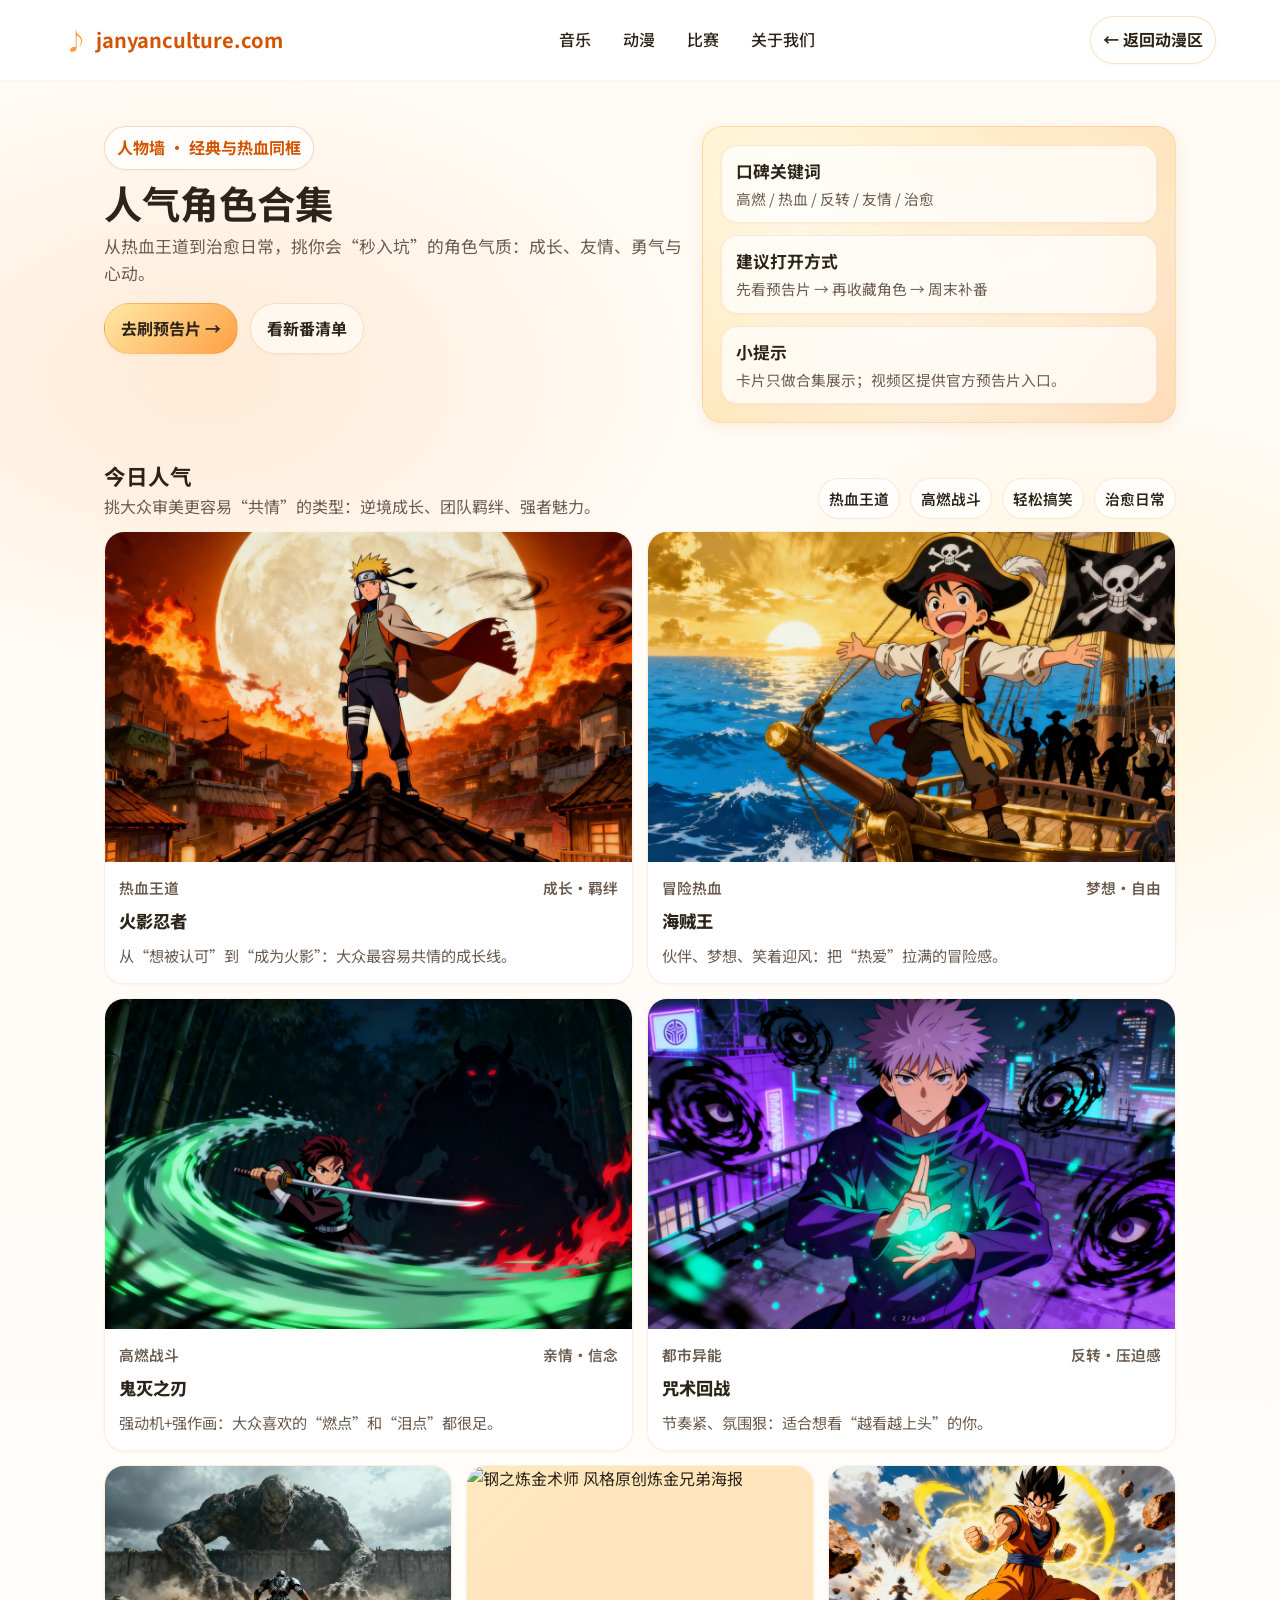
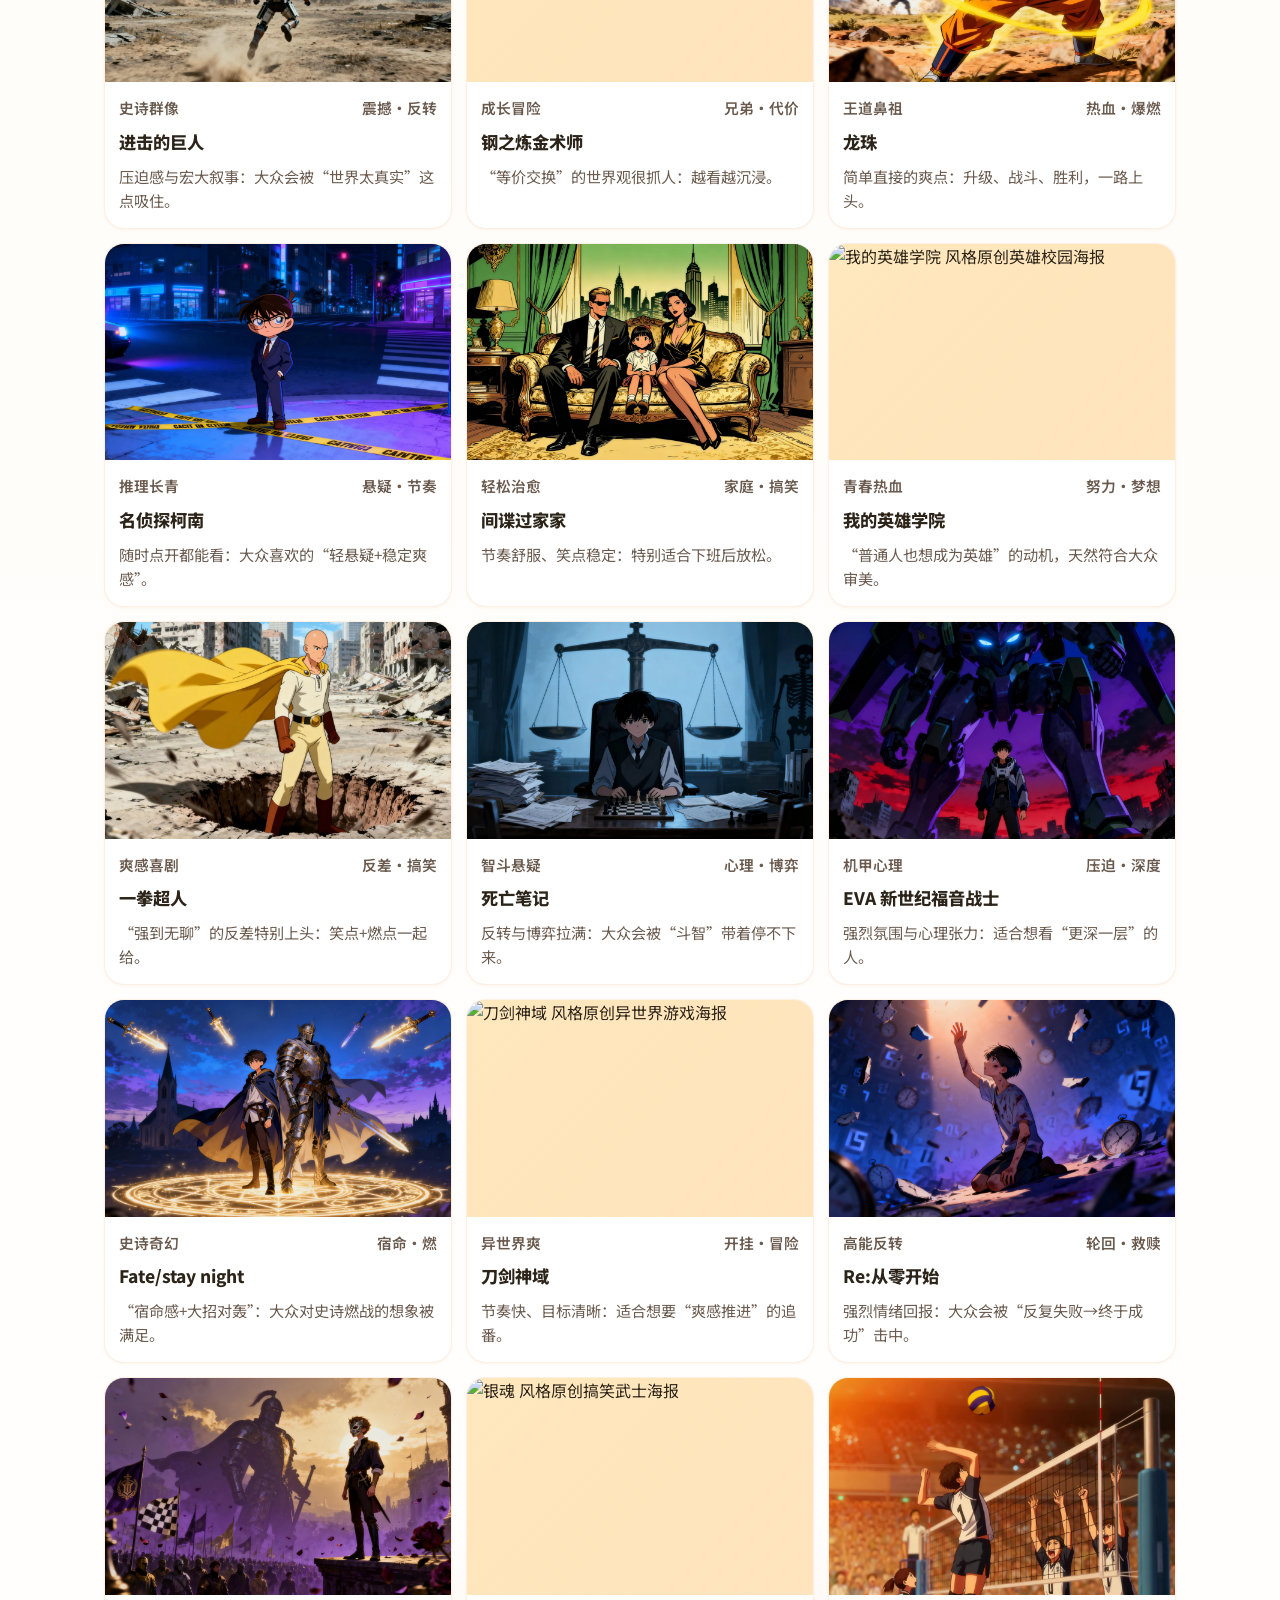
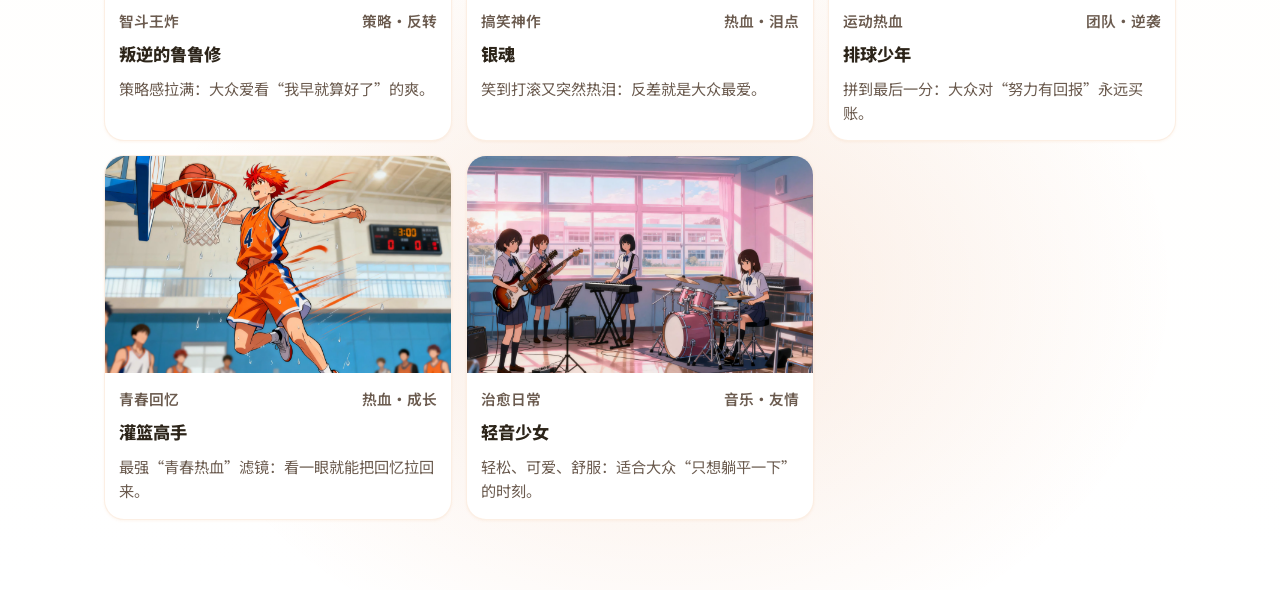
==== commit 0aa43df6: "Add files via upload" ====
--- a/anime-characters.html
+++ b/anime-characters.html
@@ -6,6 +6,8 @@
   <title>人气角色合集 - janyanculture.com</title>
   <link rel="stylesheet" href="styles.css">
   <link rel="stylesheet" href="anime-pages.css">
+  <link rel="manifest" href="manifest.json">
+  <meta name="theme-color" content="#8a5bff">
   <link rel="preconnect" href="https://fonts.googleapis.com">
   <link rel="preconnect" href="https://fonts.gstatic.com" crossorigin>
   <link href="https://fonts.googleapis.com/css2?family=Noto+Sans+SC:wght@300;400;500;600;700&display=swap" rel="stylesheet">
@@ -317,6 +319,7 @@
 
   </main>
 
+  <script src="sw-register.js"></script>
 </body>
 </html>
 
